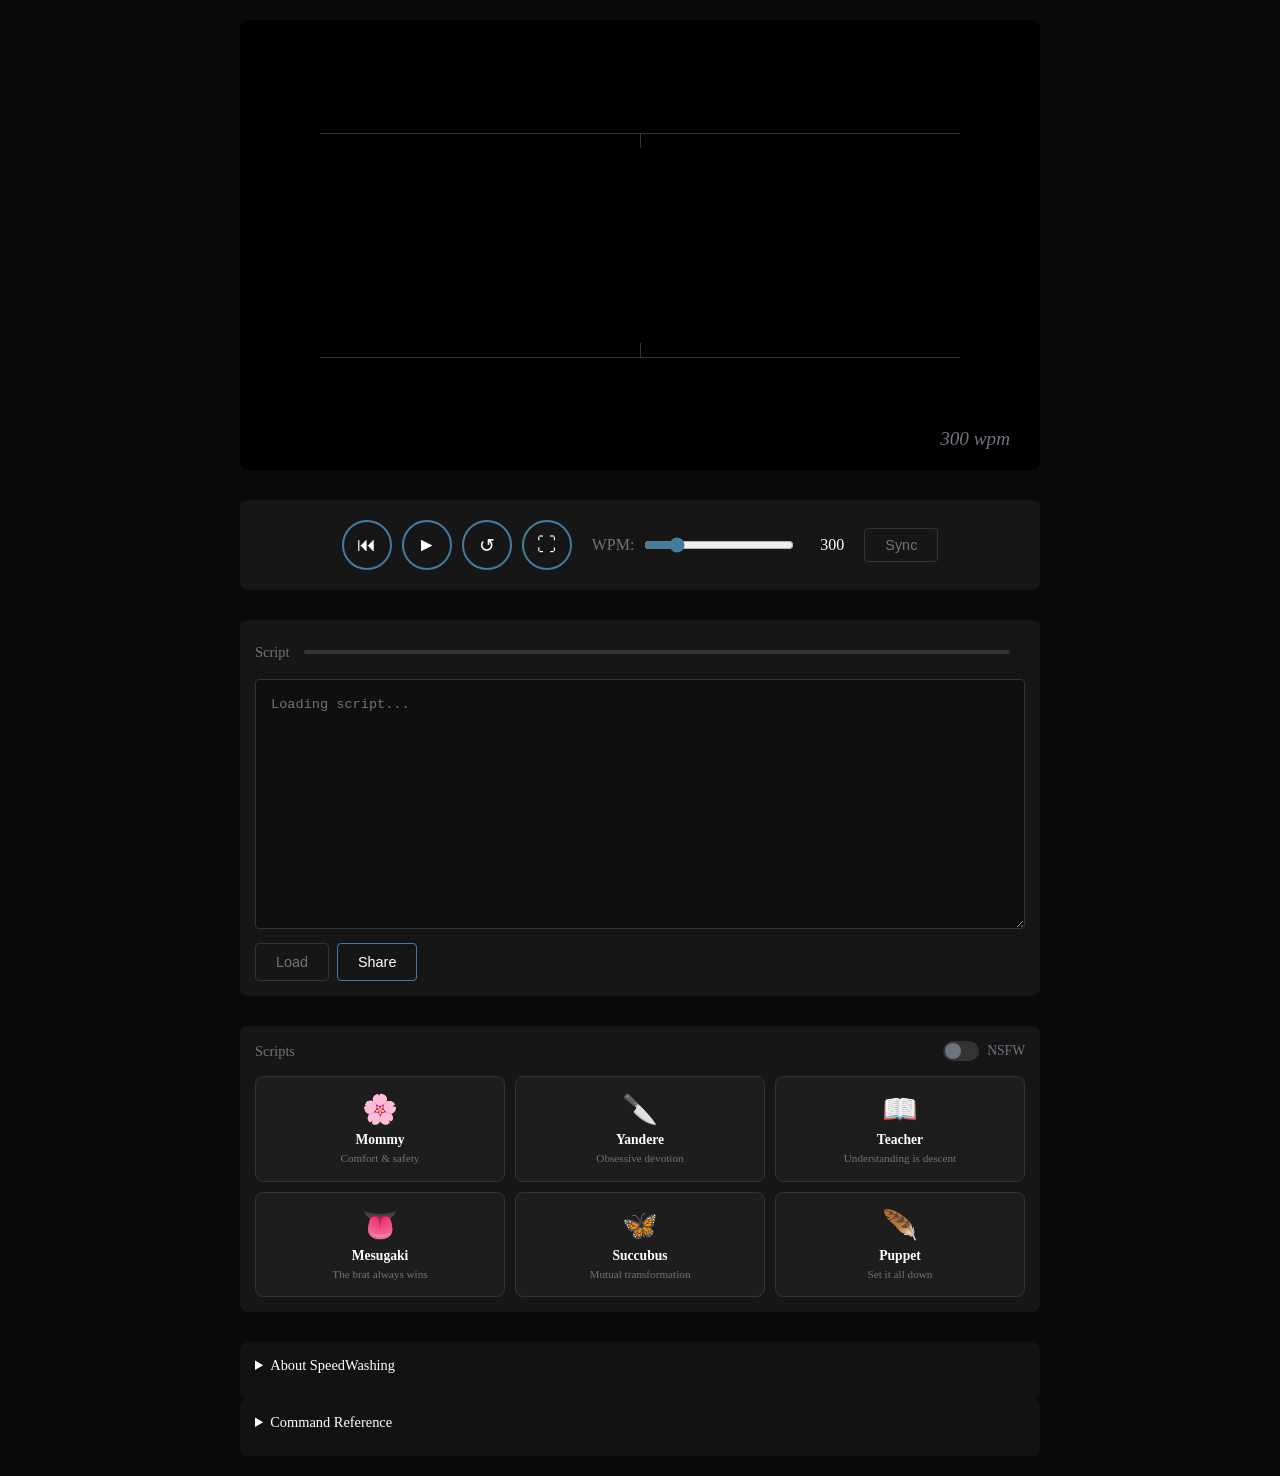
==== index.html @ cf5c4224 "feat: cum/denial system with 6 release variants + denial chance UI New scripts (6 cum variants): - m" ====
<!DOCTYPE html>
<html lang="en">
<head>
    <meta charset="UTF-8">
    <meta name="viewport" content="width=device-width, initial-scale=1.0">
    <title>SpeedWashing - RSVP Hypnotic Reader</title>

    <!-- OpenGraph embed for Discord/social -->
    <meta property="og:title" content="SpeedWashing">
    <meta property="og:description" content="RSVP hypnotic text delivery with binaural beats, subliminals, and spiral visuals. Paste a script and press play.">
    <meta property="og:type" content="website">
    <meta property="og:url" content="https://ecstasyengineer.github.io/speedwashing/">
    <meta name="theme-color" content="#457b9d">

    <link rel="stylesheet" href="css/style.css">
</head>
<body>
    <div id="app">
        <!-- RSVP Display -->
        <div id="rsvp-container">
            <div id="flash-overlay"></div>
            <canvas id="spiral-canvas"></canvas>
            <div id="rsvp-frame">
                <div id="subliminal-top" class="subliminal"></div>
                <div id="guide-top"></div>
                <div id="word-container">
                    <span id="word-before"></span><span id="word-orp"></span><span id="word-after"></span>
                </div>
                <div id="guide-bottom"></div>
                <div id="subliminal-bottom" class="subliminal"></div>
            </div>
            <div id="wpm-display">300 wpm</div>
        </div>

        <!-- Controls -->
        <div id="controls">
            <div id="playback-controls">
                <button id="btn-rewind" title="Rewind to start">&#x23EE;</button>
                <button id="btn-play" title="Play/Pause">
                    <span class="play-icon">&#9658;</span>
                    <span class="pause-icon" style="display:none;">&#10074;&#10074;</span>
                </button>
                <button id="btn-loop" title="Loop">&#8634;</button>
                <button id="btn-fullscreen" title="Fullscreen (F)">&#x26F6;</button>
            </div>

            <div id="speed-controls">
                <label for="wpm-slider">WPM:</label>
                <input type="range" id="wpm-slider" min="100" max="1200" value="300" step="50">
                <span id="wpm-value">300</span>
            </div>

            <button id="btn-sync" class="synced" disabled>Sync</button>
        </div>

        <!-- Script Editor -->
        <div id="script-section">
            <div id="script-header">
                <span>Script</span>
                <div id="progress-container">
                    <div id="progress-bar"></div>
                </div>
                <span id="word-count"></span>
            </div>
            <textarea id="script-editor" placeholder="Loading script..."></textarea>
            <div id="script-buttons">
                <button id="btn-load-script" class="loaded" disabled>Load</button>
                <button id="btn-share" title="Share script via URL">Share</button>
            </div>
        </div>

        <!-- Script Browser -->
        <div id="script-browser">
            <div id="browser-header">
                <span>Scripts</span>
                <div id="browser-toggles">
                    <label id="denial-toggle" style="display:none;">
                        <span class="toggle-label">Denial:</span>
                        <input type="range" id="denial-slider" min="0" max="100" value="0" step="5">
                        <span id="denial-value">0%</span>
                    </label>
                    <label id="nsfw-toggle">
                        <input type="checkbox" id="nsfw-checkbox">
                        <span class="toggle-label">NSFW</span>
                    </label>
                </div>
            </div>
            <div id="archetype-grid"></div>
        </div>

        <!-- NSFW Modal -->
        <div id="nsfw-modal" class="modal-overlay" style="display:none;">
            <div class="modal-content">
                <h2>Hold on.</h2>
                <p>You're about to unlock scripts that contain explicit sexual content, JOI (jerk off instruction) pacing, and erotic hypnosis elements.</p>
                <p>These are designed for consenting adults who know what they're getting into.</p>
                <p style="color: var(--accent-color); font-style: italic;">By clicking "I'm sure," you confirm you are 18+ and are choosing this voluntarily.</p>
                <div class="modal-buttons">
                    <button id="nsfw-confirm">I'm sure</button>
                    <button id="nsfw-cancel">Maybe later</button>
                </div>
            </div>
        </div>

        <!-- Info -->
        <div id="info">
            <details>
                <summary>About SpeedWashing</summary>
                <p>Words flash one at a time with a red letter marking the Optimal Recognition Point - where your eye should fixate. At high speeds, conscious analysis can't keep up. The words just go in.</p>
                <p>Script commands use <code>key:value</code> syntax. Layer names are positional (first token). Press F for fullscreen, Space to play/pause.</p>
                <p><a href="https://github.com/EcstasyEngineer/speedwashing">GitHub</a> · <a href="https://github.com/EcstasyEngineer/speedwashing#script-commands">Full Docs</a></p>
            </details>
            <details>
                <summary>Command Reference</summary>
                <table>
                    <tr><th>Command</th><th>Parameters</th><th>Example</th></tr>
                    <tr><td><code>@wpm</code></td><td>speed</td><td><code>@wpm 300</code></td></tr>
                    <tr><td><code>@binaural</code></td><td>[name] carrier: beat: db: fade: vol:</td><td><code>@binaural pad carrier:200 beat:10</code></td></tr>
                    <tr><td><code>@isochronic</code></td><td>[name] carrier: pulse: db: ear: fade: vol:</td><td><code>@isochronic tone carrier:200 pulse:6</code></td></tr>
                    <tr><td><code>@hybrid</code></td><td>[name] carrier: beat: pulse: db: fade: vol:</td><td><code>@hybrid bass carrier:90 beat:3 pulse:3.3</code></td></tr>
                    <tr><td><code>@spiral</code></td><td>color: opacity: speed: fade:</td><td><code>@spiral #8B5CF6 opacity:0.3</code></td></tr>
                    <tr><td><code>@subliminals</code></td><td>opacity: word1 word2 ...</td><td><code>@subliminals opacity:0.4 obey drift</code></td></tr>
                    <tr><td><code>@snap</code></td><td>duration: word:</td><td><code>@snap duration:1500 word:Drop.</code></td></tr>
                    <tr><td><code>@pause</code></td><td>duration: word:</td><td><code>@pause duration:2000 word:Hold.</code></td></tr>
                    <tr><td><code>@sfx</code></td><td>name [vol:]</td><td><code>@sfx bell vol:0.5</code></td></tr>
                    <tr><td><code>@pulseborder</code></td><td>color [hz:] [fade:]</td><td><code>@pulseborder green hz:0.33</code></td></tr>
                    <tr><td><code>@&lt;any&gt; off</code></td><td>[fade:]</td><td><code>@hybrid bass off fade:2</code></td></tr>
                    <tr><td><code>//</code></td><td>comment</td><td><code>@wpm 300 // speed up</code></td></tr>
                </table>
            </details>
        </div>
    </div>

    <!-- Audio elements -->
    <audio id="snap-sound" preload="auto">
        <source src="audio/sfx/snap.mp3" type="audio/mpeg">
    </audio>

    <script src="js/orp.js"></script>
    <script src="js/spiral.js"></script>
    <script src="js/subliminals.js"></script>
    <script src="js/binaural.js"></script>
    <script src="js/rsvp.js"></script>
    <script src="js/app.js"></script>
</body>
</html>
---- css/style.css ----
/* SpeedWashing - RSVP Reader Styles */

:root {
    --bg-color: #0a0a0a;
    --text-color: #ffffff;
    --orp-color: #e63946;
    --accent-color: #457b9d;
    --muted-color: #6c757d;
    --frame-color: #333;
}

* {
    box-sizing: border-box;
    margin: 0;
    padding: 0;
}

body {
    font-family: 'Georgia', 'Times New Roman', serif;
    background-color: var(--bg-color);
    color: var(--text-color);
    min-height: 100vh;
    display: flex;
    flex-direction: column;
    align-items: center;
    padding: 20px;
}

#app {
    max-width: 800px;
    width: 100%;
    display: flex;
    flex-direction: column;
    gap: 30px;
}

/* RSVP Display */
#rsvp-container {
    position: relative;
    width: 100%;
    aspect-ratio: 16/9;
    background: #000;
    border-radius: 8px;
    display: flex;
    flex-direction: column;
    justify-content: center;
    align-items: center;
    overflow: hidden;
}

/* Pulse border for touch state indication */
#rsvp-container.pulsing {
    --pulse-duration: 3s;
    --pulse-blur-min: 15px;
    --pulse-spread-min: 2px;
    --pulse-blur-max: 30px;
    --pulse-spread-max: 6px;
    animation: pulse-border var(--pulse-duration) ease-in-out infinite;
}

@keyframes pulse-border {
    0%, 100% {
        box-shadow: inset 0 0 var(--pulse-blur-min) var(--pulse-spread-min) color-mix(in srgb, var(--pulse-color, #22c55e) 25%, transparent);
    }
    50% {
        box-shadow: inset 0 0 var(--pulse-blur-max) var(--pulse-spread-max) var(--pulse-color, #22c55e);
    }
}

/* Fade transition when pulse border turns off */
#rsvp-container.pulse-fading {
    animation: none;
    transition: box-shadow var(--pulse-fade, 1s) ease;
    box-shadow: inset 0 0 0px 0px transparent;
}

#flash-overlay {
    position: absolute;
    top: 0;
    left: 0;
    width: 100%;
    height: 100%;
    background: white;
    opacity: 0;
    pointer-events: none;
    z-index: 100;
}

#spiral-canvas {
    position: absolute;
    top: 0;
    left: 0;
    width: 100%;
    height: 100%;
    opacity: 0;
    transition: opacity 1s ease;
    pointer-events: none;
}

#rsvp-frame {
    position: relative;
    width: 80%;
    z-index: 10;
    height: 50%;
    display: flex;
    flex-direction: column;
    justify-content: center;
    align-items: center;
}

#guide-top, #guide-bottom {
    position: absolute;
    left: 0;
    right: 0;
    height: 1px;
    background: var(--frame-color);
}

#guide-top {
    top: 0;
}

#guide-bottom {
    bottom: 0;
}

#guide-top::after, #guide-bottom::after {
    content: '';
    position: absolute;
    left: 50%;
    width: 1px;
    height: 15px;
    background: var(--frame-color);
}

#guide-top::after {
    top: 0;
}

#guide-bottom::after {
    bottom: 0;
}

#word-container {
    font-size: 4rem;
    font-weight: 400;
    letter-spacing: 0.05em;
    white-space: nowrap;
    position: absolute;
    left: 50%;
    top: 50%;
    transform: translate(0, -50%);
    /* JS sets left offset dynamically */
}

#word-before {
    color: var(--text-color);
    display: inline;
}

#word-orp {
    color: var(--orp-color);
    display: inline;
}

#word-after {
    color: var(--text-color);
    display: inline;
}

/* Subliminals */
.subliminal {
    position: absolute;
    left: 50%;
    transform: translateX(-50%);
    font-size: 1.5rem;
    color: var(--muted-color);
    opacity: 0;
    transition: opacity 0.15s ease;
    pointer-events: none;
    letter-spacing: 0.1em;
    text-transform: lowercase;
}

#subliminal-top {
    top: 15%;
}

#subliminal-bottom {
    bottom: 15%;
}

#wpm-display {
    position: absolute;
    bottom: 20px;
    right: 30px;
    font-size: 1.2rem;
    color: var(--muted-color);
    font-style: italic;
}

/* Controls */
#controls {
    display: flex;
    flex-wrap: wrap;
    gap: 20px;
    justify-content: center;
    align-items: center;
    padding: 20px;
    background: rgba(255,255,255,0.05);
    border-radius: 8px;
}

#playback-controls {
    display: flex;
    gap: 10px;
}

#playback-controls button {
    width: 50px;
    height: 50px;
    border-radius: 50%;
    border: 2px solid var(--accent-color);
    background: transparent;
    color: var(--text-color);
    font-size: 1.2rem;
    cursor: pointer;
    transition: all 0.2s;
}

#playback-controls button:hover {
    background: var(--accent-color);
}

#btn-loop.loop-active {
    background: var(--accent-color);
    border-color: var(--accent-color);
}

#speed-controls {
    display: flex;
    align-items: center;
    gap: 10px;
}

#speed-controls label {
    color: var(--muted-color);
}

#wpm-slider {
    width: 150px;
    accent-color: var(--accent-color);
}

#wpm-value {
    min-width: 40px;
    text-align: right;
}

#btn-sync {
    padding: 8px 20px;
    border: 1px solid var(--accent-color);
    background: transparent;
    color: var(--text-color);
    cursor: pointer;
    border-radius: 4px;
    transition: all 0.2s;
    font-size: 0.9rem;
}

#btn-sync:hover:not(:disabled) {
    background: var(--accent-color);
}

#btn-sync.synced {
    border-color: var(--frame-color);
    color: var(--muted-color);
    cursor: default;
}

/* Script Section */
#script-section {
    background: rgba(255,255,255,0.05);
    border-radius: 8px;
    padding: 15px;
}

#script-header {
    display: flex;
    align-items: center;
    gap: 15px;
    margin-bottom: 10px;
    color: var(--muted-color);
    font-size: 0.9rem;
}

#script-header #progress-container {
    flex: 1;
}

#script-editor {
    width: 100%;
    height: 250px;
    padding: 15px;
    border: 1px solid var(--frame-color);
    border-radius: 4px;
    background: rgba(0,0,0,0.3);
    color: var(--text-color);
    font-family: 'Consolas', 'Monaco', monospace;
    font-size: 0.85rem;
    resize: vertical;
    line-height: 1.5;
}

#script-editor::placeholder {
    color: var(--muted-color);
}

#script-buttons {
    display: flex;
    gap: 8px;
    margin-top: 10px;
}

#btn-load-script,
#btn-share {
    padding: 10px 20px;
    border: 1px solid var(--accent-color);
    background: transparent;
    color: var(--text-color);
    cursor: pointer;
    border-radius: 4px;
    font-size: 0.9rem;
}

#btn-load-script:hover:not(:disabled),
#btn-share:hover {
    background: var(--accent-color);
}

#btn-load-script.loaded {
    border-color: var(--frame-color);
    color: var(--muted-color);
    cursor: default;
}

/* Progress */
#progress-container {
    width: 100%;
    height: 4px;
    background: var(--frame-color);
    border-radius: 2px;
    margin: 15px 0;
    overflow: hidden;
}

#progress-bar {
    height: 100%;
    width: 0%;
    background: var(--accent-color);
    transition: width 0.1s linear;
}

#word-count {
    color: var(--muted-color);
    font-size: 0.9rem;
}

/* Info */
#info {
    color: var(--muted-color);
    font-size: 0.9rem;
}

#info details {
    padding: 15px;
    background: rgba(255,255,255,0.03);
    border-radius: 8px;
}

#info summary {
    cursor: pointer;
    color: var(--text-color);
    margin-bottom: 10px;
}

#info p {
    margin: 10px 0;
    line-height: 1.6;
}

#info a {
    color: var(--accent-color);
}

/* Fullscreen mode */
body.fullscreen #app {
    max-width: none;
}

body.fullscreen #rsvp-container {
    position: fixed;
    top: 0;
    left: 0;
    width: 100vw;
    height: 100vh;
    border-radius: 0;
    z-index: 1000;
}

body.fullscreen #word-container {
    font-size: 8vw;
}

body.fullscreen .subliminal {
    font-size: 3vw;
}

body.fullscreen #wpm-display {
    font-size: 2.5vw;
}

body.fullscreen #rsvp-container.pulsing {
    --pulse-blur-min: 40px;
    --pulse-spread-min: 8px;
    --pulse-blur-max: 80px;
    --pulse-spread-max: 20px;
}

body.fullscreen #guide-top::after,
body.fullscreen #guide-bottom::after {
    height: 30px;
    width: 2px;
}

body.fullscreen #guide-top,
body.fullscreen #guide-bottom {
    height: 2px;
}

body.fullscreen #controls,
body.fullscreen #script-section,
body.fullscreen #info {
    display: none;
}

/* Script Browser */
#script-browser {
    background: rgba(255,255,255,0.05);
    border-radius: 8px;
    padding: 15px;
}

#browser-header {
    display: flex;
    justify-content: space-between;
    align-items: center;
    margin-bottom: 15px;
    color: var(--muted-color);
    font-size: 0.9rem;
}

#browser-toggles {
    display: flex;
    align-items: center;
    gap: 15px;
}

#denial-toggle {
    display: flex;
    align-items: center;
    gap: 6px;
    font-size: 0.85rem;
}

#denial-slider {
    width: 80px;
    accent-color: #e63946;
}

#denial-value {
    min-width: 30px;
    text-align: right;
    font-size: 0.8rem;
    color: #e63946;
}

#nsfw-toggle {
    display: flex;
    align-items: center;
    gap: 8px;
    cursor: pointer;
    user-select: none;
}

#nsfw-toggle input {
    appearance: none;
    width: 36px;
    height: 20px;
    background: var(--frame-color);
    border-radius: 10px;
    position: relative;
    cursor: pointer;
    transition: background 0.3s;
}

#nsfw-toggle input::after {
    content: '';
    position: absolute;
    width: 16px;
    height: 16px;
    background: var(--muted-color);
    border-radius: 50%;
    top: 2px;
    left: 2px;
    transition: all 0.3s;
}

#nsfw-toggle input:checked {
    background: #e63946;
}

#nsfw-toggle input:checked::after {
    left: 18px;
    background: white;
}

.toggle-label {
    font-size: 0.85rem;
    color: var(--muted-color);
}

#archetype-grid {
    display: grid;
    grid-template-columns: repeat(3, 1fr);
    gap: 10px;
}

.archetype-card {
    background: rgba(255,255,255,0.03);
    border: 1px solid var(--frame-color);
    border-radius: 8px;
    padding: 15px;
    cursor: pointer;
    transition: all 0.2s;
    text-align: center;
}

.archetype-card:hover {
    border-color: var(--accent-color);
    background: rgba(255,255,255,0.06);
}

.archetype-card.active {
    border-color: var(--accent-color);
    background: rgba(69, 123, 157, 0.15);
}

.archetype-emoji {
    font-size: 1.8rem;
    margin-bottom: 6px;
}

.archetype-name {
    font-size: 0.85rem;
    color: var(--text-color);
    font-weight: bold;
    margin-bottom: 3px;
}

.archetype-desc {
    font-size: 0.7rem;
    color: var(--muted-color);
    line-height: 1.3;
}

/* NSFW Modal */
.modal-overlay {
    position: fixed;
    top: 0;
    left: 0;
    width: 100%;
    height: 100%;
    background: rgba(0,0,0,0.85);
    z-index: 9999;
    display: flex;
    justify-content: center;
    align-items: center;
}

.modal-content {
    background: #1a1a1a;
    border: 1px solid var(--accent-color);
    border-radius: 12px;
    padding: 30px;
    max-width: 420px;
    text-align: center;
}

.modal-content h2 {
    color: var(--text-color);
    margin-bottom: 15px;
    font-size: 1.5rem;
}

.modal-content p {
    color: var(--muted-color);
    margin-bottom: 12px;
    line-height: 1.5;
    font-size: 0.9rem;
}

.modal-buttons {
    display: flex;
    gap: 10px;
    justify-content: center;
    margin-top: 20px;
}

.modal-buttons button {
    padding: 10px 25px;
    border-radius: 6px;
    border: 1px solid var(--accent-color);
    background: transparent;
    color: var(--text-color);
    cursor: pointer;
    font-size: 0.9rem;
    transition: all 0.2s;
}

.modal-buttons button:first-child:hover {
    background: #e63946;
    border-color: #e63946;
}

.modal-buttons button:last-child:hover {
    background: var(--accent-color);
}

/* Responsive */
@media (max-width: 600px) {
    #word-container {
        font-size: min(2.5rem, 10vw);
    }

    #word-before {
        min-width: 120px;
    }

    #controls {
        flex-direction: column;
    }

    #archetype-grid {
        grid-template-columns: repeat(2, 1fr);
    }
}
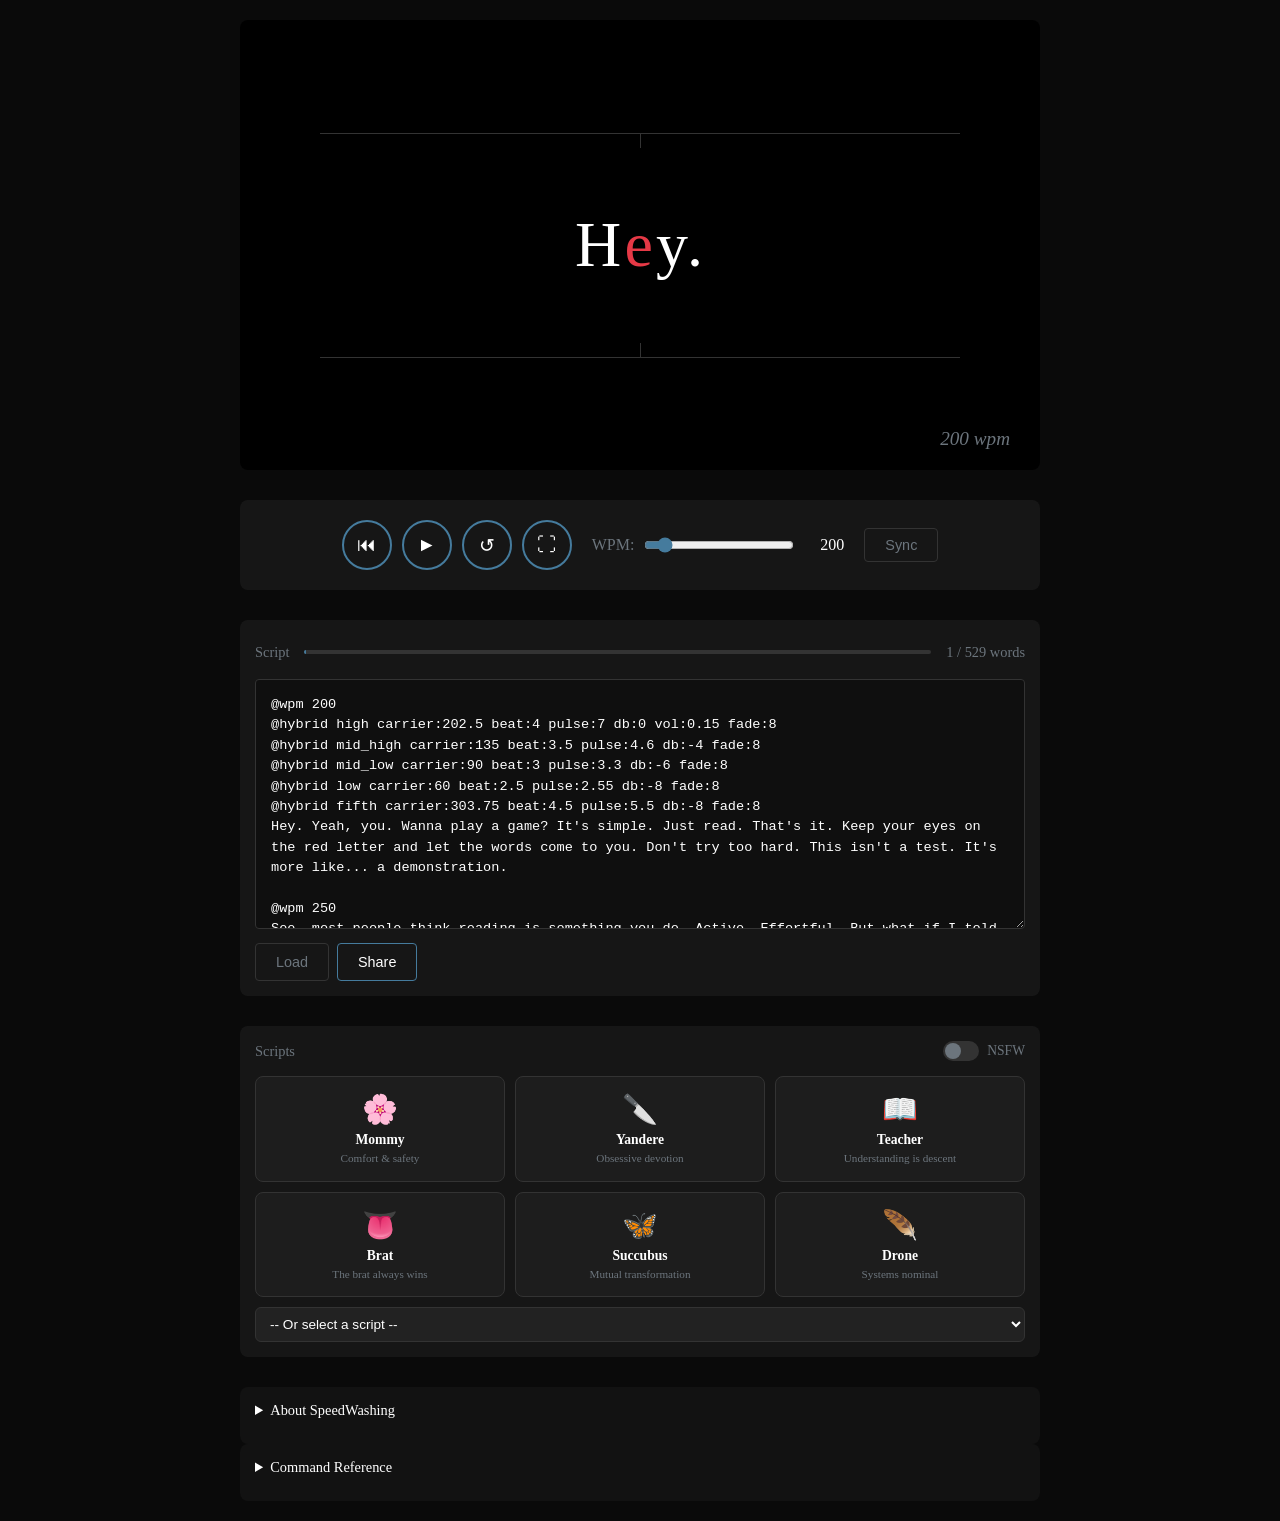
==== commit ae891e0e: "feat: script library overhaul, JOI linter, WebGL spirals, UI rework 6 archetypes (Mommy/Yandere/Teac" ====
--- a/index.html
+++ b/index.html
@@ -86,6 +86,63 @@
                 </div>
             </div>
             <div id="archetype-grid"></div>
+            <div id="script-dropdown-container">
+                <select id="script-dropdown">
+                    <option value="">-- Or select a script --</option>
+                    <optgroup label="Mommy">
+                        <option value="mommy_sfw">Mommy - SFW</option>
+                        <option value="mommy_nsfw">Mommy - NSFW</option>
+                        <option value="mommy_cum">Mommy - Cum</option>
+                    </optgroup>
+                    <optgroup label="Yandere">
+                        <option value="yandere_sfw">Yandere - SFW</option>
+                        <option value="yandere_nsfw">Yandere - NSFW</option>
+                        <option value="yandere_cum">Yandere - Cum</option>
+                    </optgroup>
+                    <optgroup label="Teacher">
+                        <option value="teacher_sfw">Teacher - SFW</option>
+                        <option value="teacher_nsfw">Teacher - NSFW</option>
+                        <option value="teacher_cum">Teacher - Cum</option>
+                    </optgroup>
+                    <optgroup label="Brat">
+                        <option value="brat_sfw">Brat - SFW</option>
+                        <option value="brat_nsfw">Brat - NSFW</option>
+                        <option value="brat_cum">Brat - Cum</option>
+                    </optgroup>
+                    <optgroup label="Succubus">
+                        <option value="succubus_sfw">Succubus - SFW</option>
+                        <option value="succubus_nsfw">Succubus - NSFW</option>
+                        <option value="succubus_cum">Succubus - Cum</option>
+                    </optgroup>
+                    <optgroup label="Drone">
+                        <option value="drone_sfw">Drone - SFW</option>
+                        <option value="drone_nsfw">Drone - NSFW</option>
+                        <option value="drone_cum">Drone - Cum</option>
+                    </optgroup>
+                    <optgroup label="Extended Library">
+                        <option value="puppet_sfw">Puppet - SFW</option>
+                        <option value="puppet_nsfw">Puppet - NSFW</option>
+                        <option value="puppet_cum">Puppet - Cum</option>
+                        <option value="venus_golden_path">Venus Golden Path</option>
+                        <option value="dark_therapy_nsfw">Dark Therapy - NSFW</option>
+                        <option value="dark_therapy_cum">Dark Therapy - Cum</option>
+                        <option value="venus_nsfw">Venus - NSFW</option>
+                        <option value="venus_cum">Venus - Cum</option>
+                        <option value="obedience_nsfw">Obedience - NSFW</option>
+                        <option value="obedience_cum">Obedience - Cum</option>
+                        <option value="mask_nsfw">Mask - NSFW</option>
+                        <option value="clarity_sfw">Clarity - SFW</option>
+                        <option value="maid_sfw">Maid - SFW</option>
+                        <option value="purification_sfw">Purification - SFW</option>
+                        <option value="doll_sfw">Doll - SFW</option>
+                        <option value="paf_drone">PAF Drone</option>
+                    </optgroup>
+                    <optgroup label="Special">
+                        <option value="demo">Demo</option>
+                        <option value="test_all">Test All</option>
+                    </optgroup>
+                </select>
+            </div>
         </div>
 
         <!-- NSFW Modal -->
--- a/css/style.css
+++ b/css/style.css
@@ -574,6 +574,31 @@
     line-height: 1.3;
 }
 
+#script-dropdown-container {
+    margin-top: 10px;
+}
+
+#script-dropdown {
+    width: 100%;
+    padding: 8px 10px;
+    background: rgba(255,255,255,0.05);
+    border: 1px solid var(--frame-color);
+    border-radius: 6px;
+    color: var(--text-color);
+    font-size: 0.85rem;
+    cursor: pointer;
+}
+
+#script-dropdown:hover {
+    border-color: var(--accent-color);
+}
+
+#script-dropdown option,
+#script-dropdown optgroup {
+    background: var(--bg-color, #1a1a2e);
+    color: var(--text-color);
+}
+
 /* NSFW Modal */
 .modal-overlay {
     position: fixed;
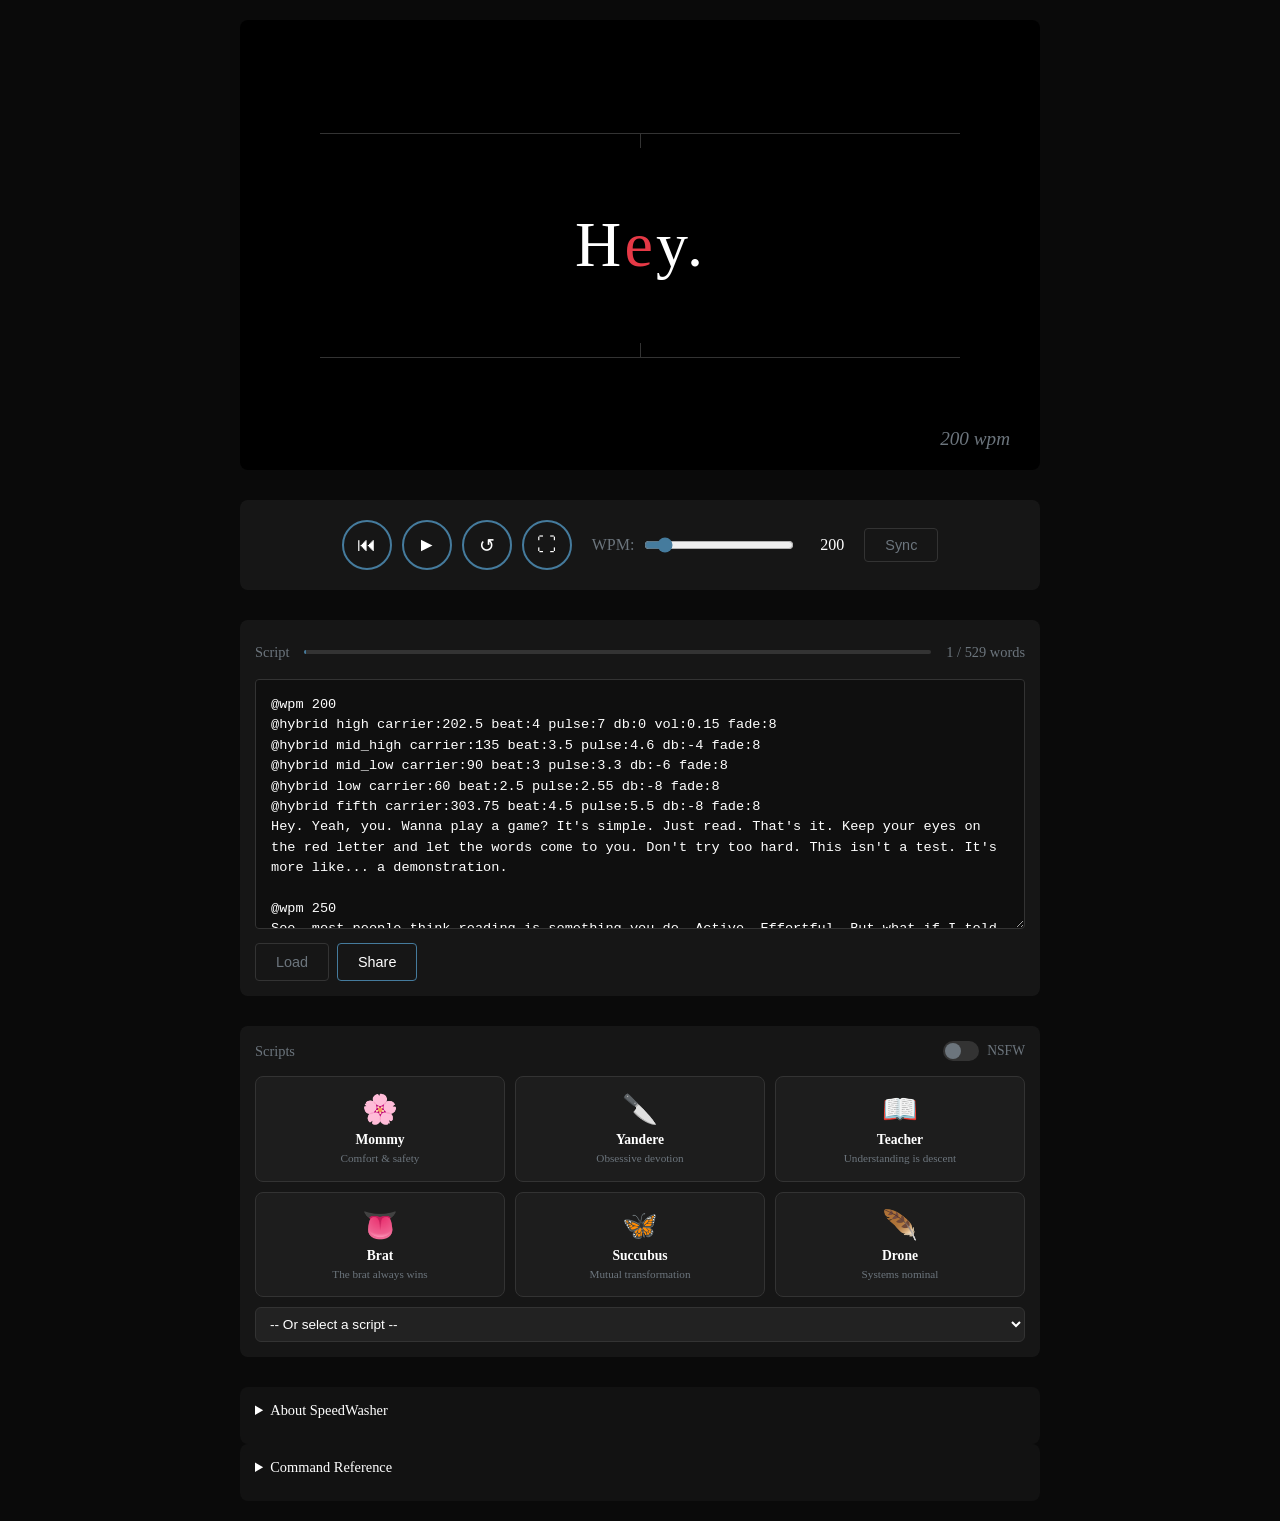
==== commit 61739b84: "feat: favicon, text outline, colored spiral ripples - Add 🌀 emoji favicon and rename SpeedWashing → " ====
--- a/index.html
+++ b/index.html
@@ -3,13 +3,14 @@
 <head>
     <meta charset="UTF-8">
     <meta name="viewport" content="width=device-width, initial-scale=1.0">
-    <title>SpeedWashing - RSVP Hypnotic Reader</title>
+    <title>SpeedWasher</title>
+    <link rel="icon" href="data:image/svg+xml,<svg xmlns='http://www.w3.org/2000/svg' viewBox='0 0 100 100'><text y='.9em' font-size='90'>🌀</text></svg>">
 
     <!-- OpenGraph embed for Discord/social -->
-    <meta property="og:title" content="SpeedWashing">
+    <meta property="og:title" content="SpeedWasher">
     <meta property="og:description" content="RSVP hypnotic text delivery with binaural beats, subliminals, and spiral visuals. Paste a script and press play.">
     <meta property="og:type" content="website">
-    <meta property="og:url" content="https://ecstasyengineer.github.io/speedwashing/">
+    <meta property="og:url" content="https://ecstasyengineer.github.io/speedwasher/">
     <meta name="theme-color" content="#457b9d">
 
     <link rel="stylesheet" href="css/style.css">
@@ -162,10 +163,10 @@
         <!-- Info -->
         <div id="info">
             <details>
-                <summary>About SpeedWashing</summary>
+                <summary>About SpeedWasher</summary>
                 <p>Words flash one at a time with a red letter marking the Optimal Recognition Point - where your eye should fixate. At high speeds, conscious analysis can't keep up. The words just go in.</p>
                 <p>Script commands use <code>key:value</code> syntax. Layer names are positional (first token). Press F for fullscreen, Space to play/pause.</p>
-                <p><a href="https://github.com/EcstasyEngineer/speedwashing">GitHub</a> · <a href="https://github.com/EcstasyEngineer/speedwashing#script-commands">Full Docs</a></p>
+                <p><a href="https://github.com/EcstasyEngineer/speedwasher">GitHub</a> · <a href="https://github.com/EcstasyEngineer/speedwasher#script-commands">Full Docs</a></p>
             </details>
             <details>
                 <summary>Command Reference</summary>
--- a/css/style.css
+++ b/css/style.css
@@ -151,6 +151,11 @@
     top: 50%;
     transform: translate(0, -50%);
     /* JS sets left offset dynamically */
+    text-shadow:
+        -2px -2px 0 #000,
+         2px -2px 0 #000,
+        -2px  2px 0 #000,
+         2px  2px 0 #000;
 }
 
 #word-before {
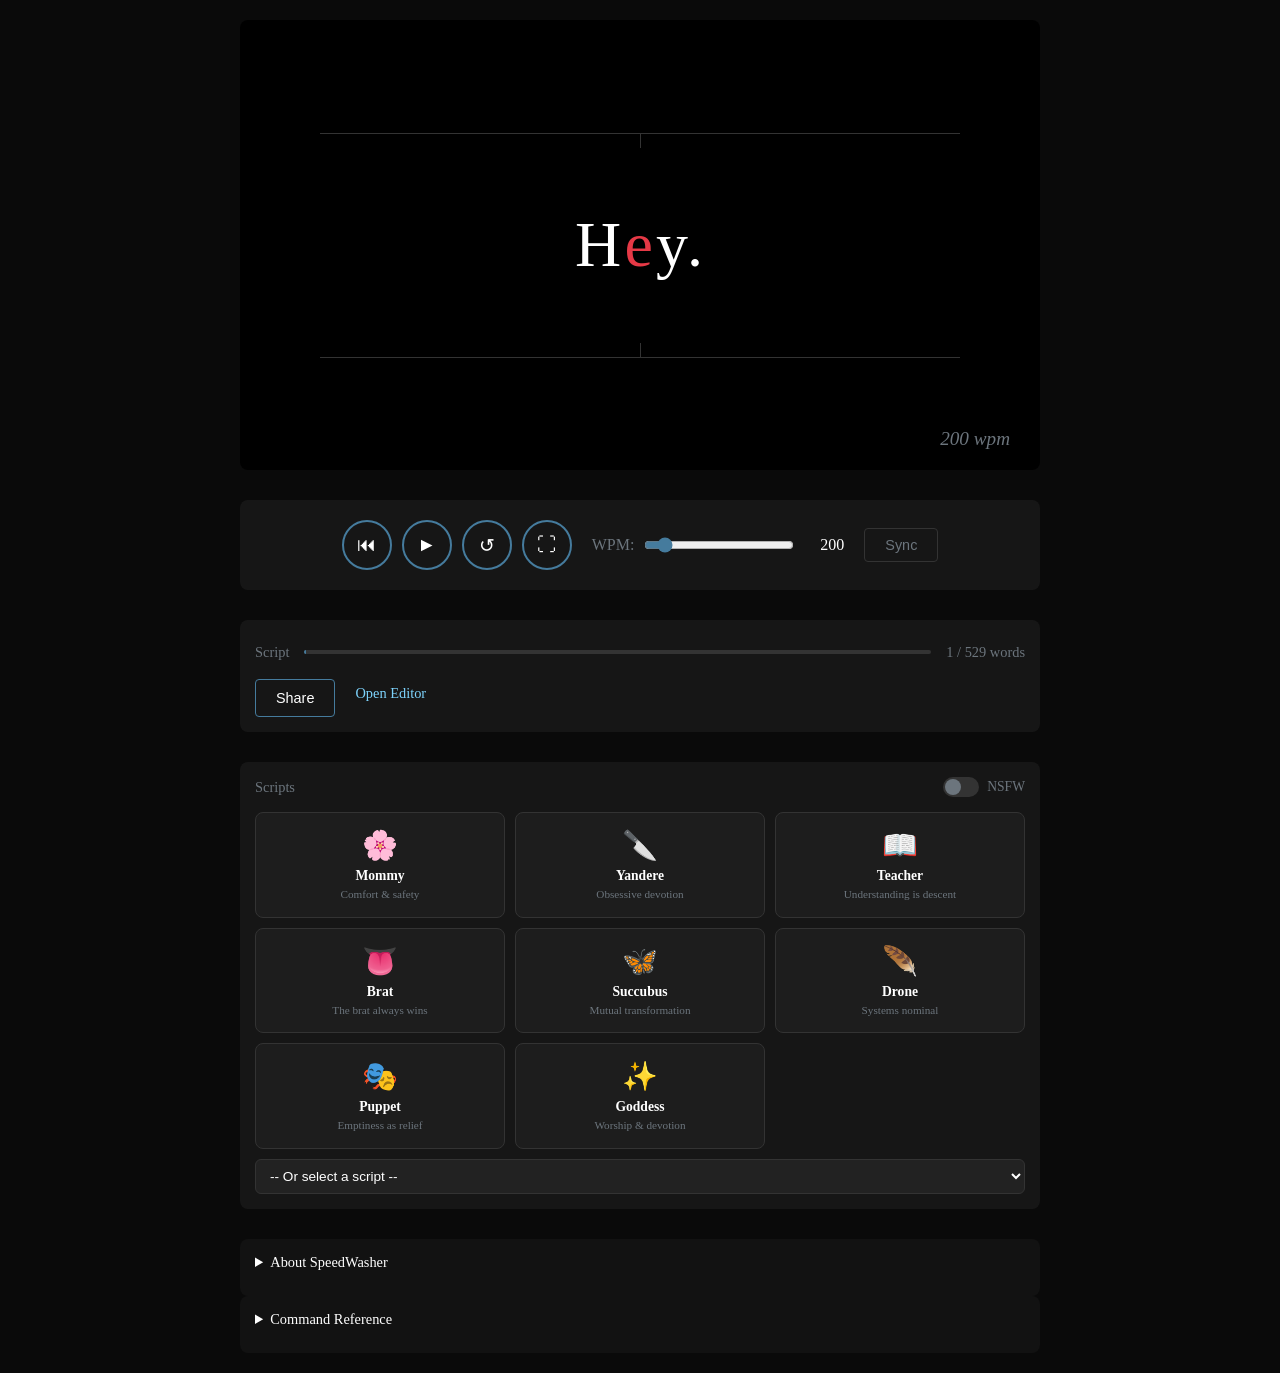
==== commit 0e9e7667: "feat: dedicated editor page with timeline and real-time lint - editor.html: script editor with color" ====
--- a/index.html
+++ b/index.html
@@ -54,7 +54,7 @@
             <button id="btn-sync" class="synced" disabled>Sync</button>
         </div>
 
-        <!-- Script Editor -->
+        <!-- Script Info Bar -->
         <div id="script-section">
             <div id="script-header">
                 <span>Script</span>
@@ -63,10 +63,11 @@
                 </div>
                 <span id="word-count"></span>
             </div>
-            <textarea id="script-editor" placeholder="Loading script..."></textarea>
+            <textarea id="script-editor" style="display:none;" placeholder="Loading script..."></textarea>
             <div id="script-buttons">
-                <button id="btn-load-script" class="loaded" disabled>Load</button>
+                <button id="btn-load-script" class="loaded" disabled style="display:none;">Load</button>
                 <button id="btn-share" title="Share script via URL">Share</button>
+                <a href="editor.html" style="color: #7dd3fc; text-decoration: none; font-size: 0.9em; padding: 6px 12px;">Open Editor</a>
             </div>
         </div>
 
@@ -146,6 +147,17 @@
             </div>
         </div>
 
+        <!-- Content Warning Modal -->
+        <div id="cw-modal" class="modal-overlay" style="display:none;">
+            <div class="modal-content">
+                <h2>Content Warning</h2>
+                <div id="cw-text"></div>
+                <div class="modal-buttons">
+                    <button id="cw-acknowledge">I understand</button>
+                </div>
+            </div>
+        </div>
+
         <!-- NSFW Modal -->
         <div id="nsfw-modal" class="modal-overlay" style="display:none;">
             <div class="modal-content">
@@ -173,16 +185,15 @@
                 <table>
                     <tr><th>Command</th><th>Parameters</th><th>Example</th></tr>
                     <tr><td><code>@wpm</code></td><td>speed</td><td><code>@wpm 300</code></td></tr>
-                    <tr><td><code>@binaural</code></td><td>[name] carrier: beat: db: fade: vol:</td><td><code>@binaural pad carrier:200 beat:10</code></td></tr>
-                    <tr><td><code>@isochronic</code></td><td>[name] carrier: pulse: db: ear: fade: vol:</td><td><code>@isochronic tone carrier:200 pulse:6</code></td></tr>
-                    <tr><td><code>@hybrid</code></td><td>[name] carrier: beat: pulse: db: fade: vol:</td><td><code>@hybrid bass carrier:90 beat:3 pulse:3.3</code></td></tr>
+                    <tr><td><code>@binaural</code></td><td>[type:] [fade:]</td><td><code>@binaural type:warm fade:8</code></td></tr>
+                    <tr><td><code>@binaural</code></td><td>layers:c/b/p,... [fade:]</td><td><code>@binaural layers:60/2/4,95/3/5 fade:8</code></td></tr>
                     <tr><td><code>@spiral</code></td><td>color: opacity: speed: fade:</td><td><code>@spiral #8B5CF6 opacity:0.3</code></td></tr>
                     <tr><td><code>@subliminals</code></td><td>opacity: word1 word2 ...</td><td><code>@subliminals opacity:0.4 obey drift</code></td></tr>
                     <tr><td><code>@snap</code></td><td>duration: word:</td><td><code>@snap duration:1500 word:Drop.</code></td></tr>
                     <tr><td><code>@pause</code></td><td>duration: word:</td><td><code>@pause duration:2000 word:Hold.</code></td></tr>
                     <tr><td><code>@sfx</code></td><td>name [vol:]</td><td><code>@sfx bell vol:0.5</code></td></tr>
                     <tr><td><code>@pulseborder</code></td><td>color [hz:] [fade:]</td><td><code>@pulseborder green hz:0.33</code></td></tr>
-                    <tr><td><code>@&lt;any&gt; off</code></td><td>[fade:]</td><td><code>@hybrid bass off fade:2</code></td></tr>
+                    <tr><td><code>@&lt;any&gt; off</code></td><td>[fade:]</td><td><code>@binaural off fade:8</code></td></tr>
                     <tr><td><code>//</code></td><td>comment</td><td><code>@wpm 300 // speed up</code></td></tr>
                 </table>
             </details>
--- a/css/style.css
+++ b/css/style.css
@@ -152,10 +152,14 @@
     transform: translate(0, -50%);
     /* JS sets left offset dynamically */
     text-shadow:
-        -2px -2px 0 #000,
-         2px -2px 0 #000,
-        -2px  2px 0 #000,
-         2px  2px 0 #000;
+         0   -2px 0 #000,
+         0    2px 0 #000,
+        -2px  0   0 #000,
+         2px  0   0 #000,
+        -1.4px -1.4px 0 #000,
+         1.4px -1.4px 0 #000,
+        -1.4px  1.4px 0 #000,
+         1.4px  1.4px 0 #000;
 }
 
 #word-before {
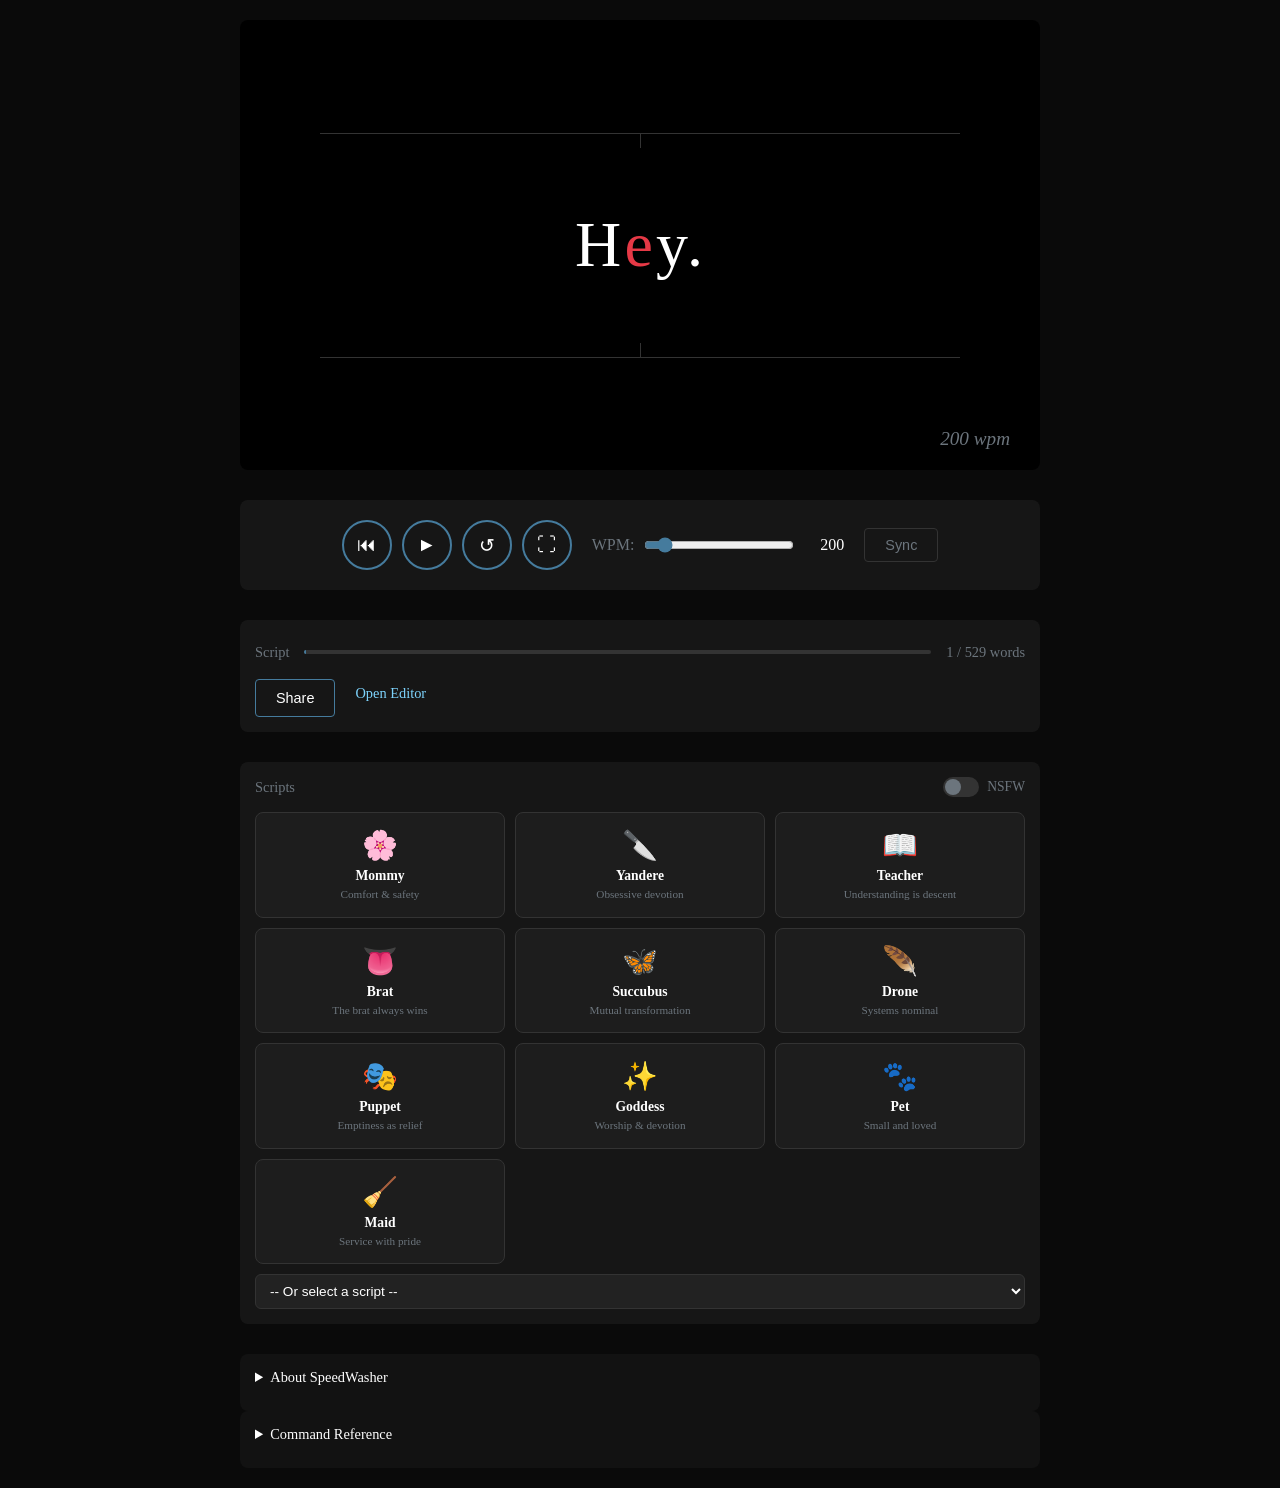
==== commit 6c19b0fc: "fix: NSFW toggle on dropdown, snap semantics cleanup, SFX bible update - Dropdown split into SFW/NSF" ====
--- a/index.html
+++ b/index.html
@@ -91,57 +91,40 @@
             <div id="script-dropdown-container">
                 <select id="script-dropdown">
                     <option value="">-- Or select a script --</option>
-                    <optgroup label="Mommy">
-                        <option value="mommy_sfw">Mommy - SFW</option>
-                        <option value="mommy_nsfw">Mommy - NSFW</option>
-                        <option value="mommy_cum">Mommy - Cum</option>
+                    <optgroup label="SFW Library">
+                        <option value="mommy_sfw">Mommy</option>
+                        <option value="yandere_sfw">Yandere</option>
+                        <option value="teacher_sfw">Teacher</option>
+                        <option value="brat_sfw">Brat</option>
+                        <option value="succubus_sfw">Succubus</option>
+                        <option value="drone_sfw">Drone</option>
+                        <option value="puppet_sfw">Puppet</option>
+                        <option value="pet_sfw">Pet</option>
+                        <option value="venus_golden_path">Goddess</option>
+                        <option value="maid_sfw">Maid</option>
+                        <option value="clarity_sfw">Clarity</option>
+                        <option value="purification_sfw">Purification</option>
+                        <option value="doll_sfw">Doll</option>
                     </optgroup>
-                    <optgroup label="Yandere">
-                        <option value="yandere_sfw">Yandere - SFW</option>
-                        <option value="yandere_nsfw">Yandere - NSFW</option>
-                        <option value="yandere_cum">Yandere - Cum</option>
-                    </optgroup>
-                    <optgroup label="Teacher">
-                        <option value="teacher_sfw">Teacher - SFW</option>
-                        <option value="teacher_nsfw">Teacher - NSFW</option>
-                        <option value="teacher_cum">Teacher - Cum</option>
-                    </optgroup>
-                    <optgroup label="Brat">
-                        <option value="brat_sfw">Brat - SFW</option>
-                        <option value="brat_nsfw">Brat - NSFW</option>
-                        <option value="brat_cum">Brat - Cum</option>
-                    </optgroup>
-                    <optgroup label="Succubus">
-                        <option value="succubus_sfw">Succubus - SFW</option>
-                        <option value="succubus_nsfw">Succubus - NSFW</option>
-                        <option value="succubus_cum">Succubus - Cum</option>
-                    </optgroup>
-                    <optgroup label="Drone">
-                        <option value="drone_sfw">Drone - SFW</option>
-                        <option value="drone_nsfw">Drone - NSFW</option>
-                        <option value="drone_cum">Drone - Cum</option>
-                    </optgroup>
-                    <optgroup label="Extended Library">
-                        <option value="puppet_sfw">Puppet - SFW</option>
-                        <option value="puppet_nsfw">Puppet - NSFW</option>
-                        <option value="puppet_cum">Puppet - Cum</option>
-                        <option value="venus_golden_path">Venus Golden Path</option>
-                        <option value="dark_therapy_nsfw">Dark Therapy - NSFW</option>
-                        <option value="dark_therapy_cum">Dark Therapy - Cum</option>
-                        <option value="venus_nsfw">Venus - NSFW</option>
-                        <option value="venus_cum">Venus - Cum</option>
-                        <option value="obedience_nsfw">Obedience - NSFW</option>
-                        <option value="obedience_cum">Obedience - Cum</option>
-                        <option value="mask_nsfw">Mask - NSFW</option>
-                        <option value="clarity_sfw">Clarity - SFW</option>
-                        <option value="maid_sfw">Maid - SFW</option>
-                        <option value="purification_sfw">Purification - SFW</option>
-                        <option value="doll_sfw">Doll - SFW</option>
-                        <option value="paf_drone">PAF Drone</option>
+                    <optgroup label="NSFW Library" class="nsfw-only">
+                        <option value="mommy_nsfw">Mommy</option>
+                        <option value="yandere_nsfw">Yandere</option>
+                        <option value="teacher_nsfw">Teacher</option>
+                        <option value="brat_nsfw">Brat</option>
+                        <option value="succubus_nsfw">Succubus</option>
+                        <option value="drone_nsfw">Drone</option>
+                        <option value="puppet_nsfw">Puppet</option>
+                        <option value="pet_nsfw">Pet</option>
+                        <option value="venus_nsfw">Goddess</option>
+                        <option value="maid_nsfw">Maid</option>
+                        <option value="dark_therapy_nsfw">Dark Therapy</option>
+                        <option value="obedience_nsfw">Obedience</option>
+                        <option value="mask_nsfw">Mask (Kigu)</option>
+                        <option value="venus_cum">Goddess (Alt)</option>
                     </optgroup>
                     <optgroup label="Special">
                         <option value="demo">Demo</option>
-                        <option value="test_all">Test All</option>
+                        <option value="paf_drone">PAF Drone</option>
                     </optgroup>
                 </select>
             </div>
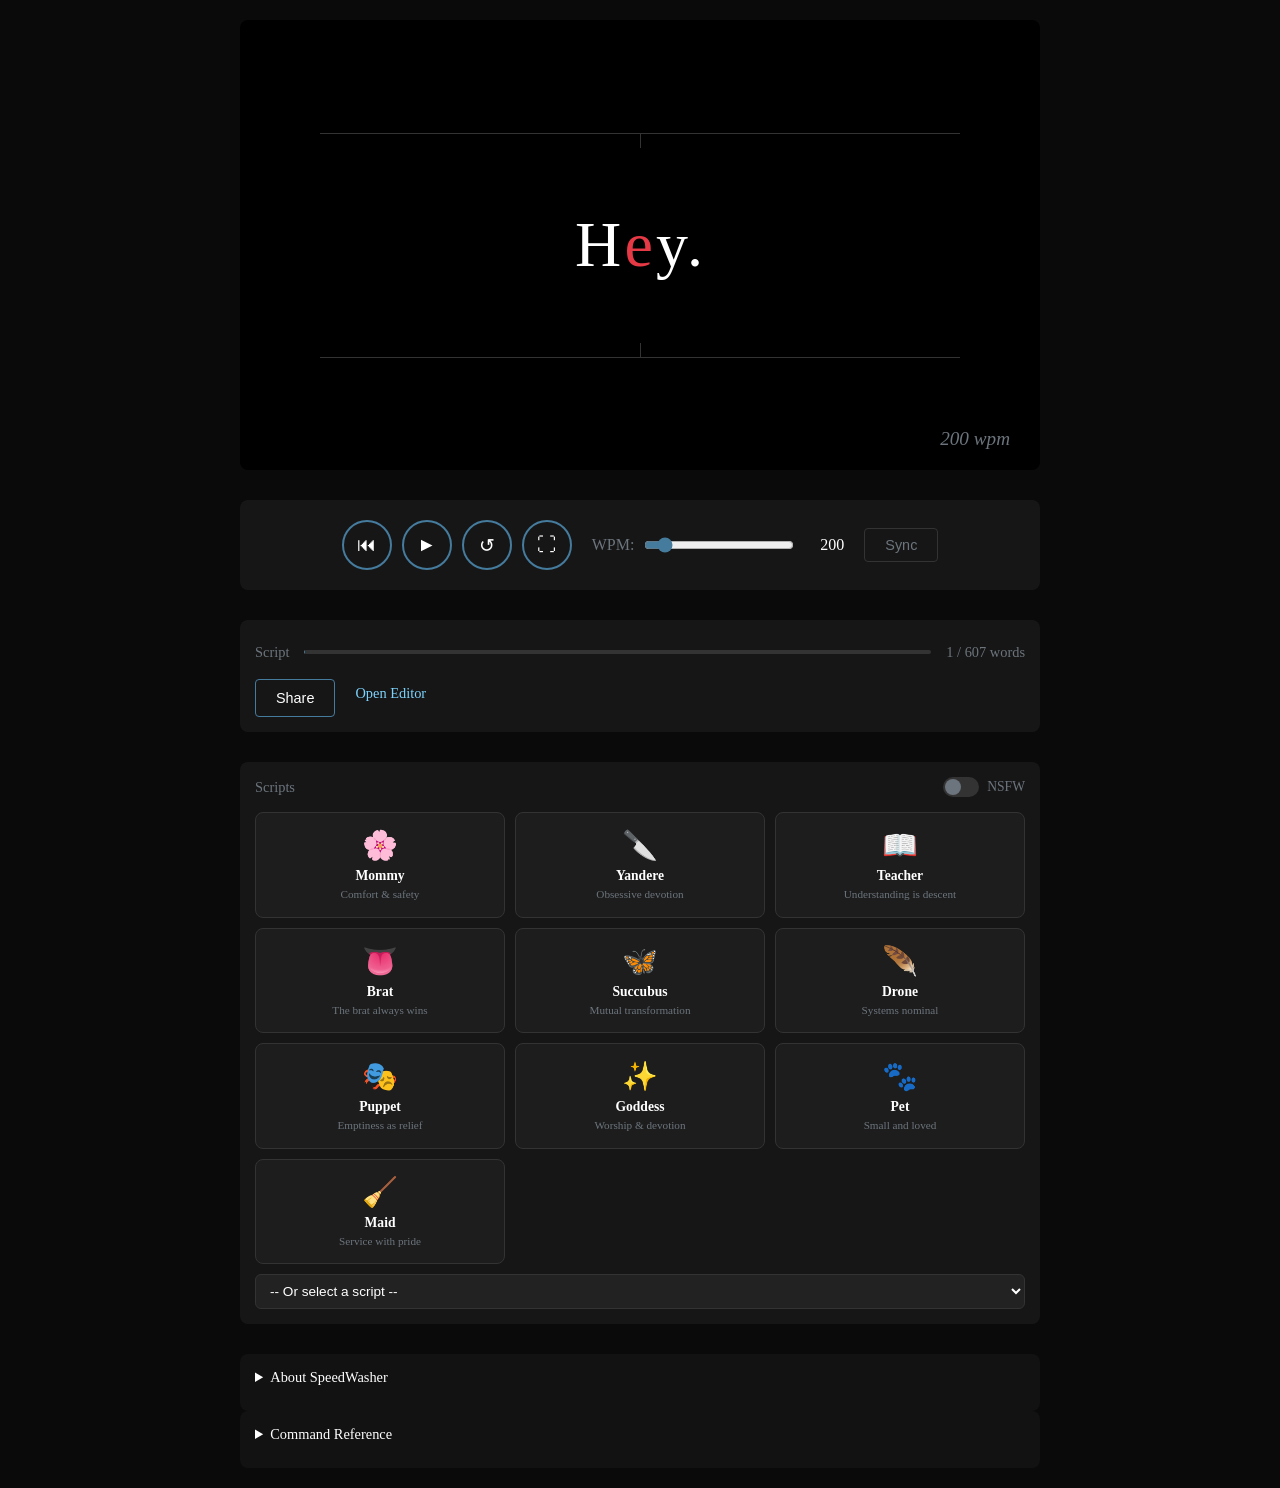
==== commit 7abcf299: "feat(haptic): drive BLE devices from scripts with @haptic (#16) Brings the browser haptic stack over" ====
--- a/index.html
+++ b/index.html
@@ -52,6 +52,16 @@
             </div>
 
             <button id="btn-sync" class="synced" disabled>Sync</button>
+
+            <div id="haptic-controls">
+                <button id="btn-haptic" title="Connect a Bluetooth haptic device">Connect Device</button>
+                <span id="haptic-status"></span>
+                <label id="haptic-ceiling-label" title="Hard cap on any intensity a script can request">
+                    <span class="toggle-label">Max:</span>
+                    <input type="range" id="haptic-ceiling" min="0" max="100" value="50" step="5">
+                    <span id="haptic-ceiling-value">50%</span>
+                </label>
+            </div>
         </div>
 
         <!-- Script Info Bar -->
@@ -176,6 +186,7 @@
                     <tr><td><code>@pause</code></td><td>duration: word:</td><td><code>@pause duration:2000 word:Hold.</code></td></tr>
                     <tr><td><code>@sfx</code></td><td>name [vol:]</td><td><code>@sfx bell vol:0.5</code></td></tr>
                     <tr><td><code>@pulseborder</code></td><td>color [hz:] [fade:]</td><td><code>@pulseborder green hz:0.33</code></td></tr>
+                    <tr><td><code>@haptic</code></td><td>intensity: [fade:] [for:]</td><td><code>@haptic intensity:0.4 for:3</code></td></tr>
                     <tr><td><code>@&lt;any&gt; off</code></td><td>[fade:]</td><td><code>@binaural off fade:8</code></td></tr>
                     <tr><td><code>//</code></td><td>comment</td><td><code>@wpm 300 // speed up</code></td></tr>
                 </table>
@@ -192,6 +203,8 @@
     <script src="js/spiral.js"></script>
     <script src="js/subliminals.js"></script>
     <script src="js/binaural.js"></script>
+    <script src="js/haptic/protocols.js"></script>
+    <script src="js/haptic/haptic.js"></script>
     <script src="js/rsvp.js"></script>
     <script src="js/app.js"></script>
 </body>
--- a/css/style.css
+++ b/css/style.css
@@ -287,6 +287,68 @@
     cursor: default;
 }
 
+/* Haptics */
+#haptic-controls {
+    display: flex;
+    align-items: center;
+    gap: 10px;
+    flex-wrap: wrap;
+}
+
+#btn-haptic {
+    padding: 8px 20px;
+    border: 1px solid var(--frame-color);
+    background: transparent;
+    color: var(--muted-color);
+    cursor: pointer;
+    border-radius: 4px;
+    transition: all 0.2s;
+    font-size: 0.9rem;
+}
+
+#btn-haptic:hover:not(:disabled) {
+    border-color: var(--accent-color);
+    color: var(--text-color);
+}
+
+#btn-haptic:disabled {
+    opacity: 0.5;
+    cursor: default;
+}
+
+#btn-haptic.haptic-connected {
+    border-color: #22c55e;
+    color: #22c55e;
+}
+
+#haptic-status {
+    font-size: 0.8rem;
+    color: var(--muted-color);
+    max-width: 160px;
+    overflow: hidden;
+    text-overflow: ellipsis;
+    white-space: nowrap;
+}
+
+#haptic-ceiling-label {
+    display: flex;
+    align-items: center;
+    gap: 6px;
+    font-size: 0.85rem;
+}
+
+#haptic-ceiling {
+    width: 80px;
+    accent-color: var(--accent-color);
+}
+
+#haptic-ceiling-value {
+    min-width: 34px;
+    text-align: right;
+    font-size: 0.8rem;
+    color: var(--muted-color);
+}
+
 /* Script Section */
 #script-section {
     background: rgba(255,255,255,0.05);
